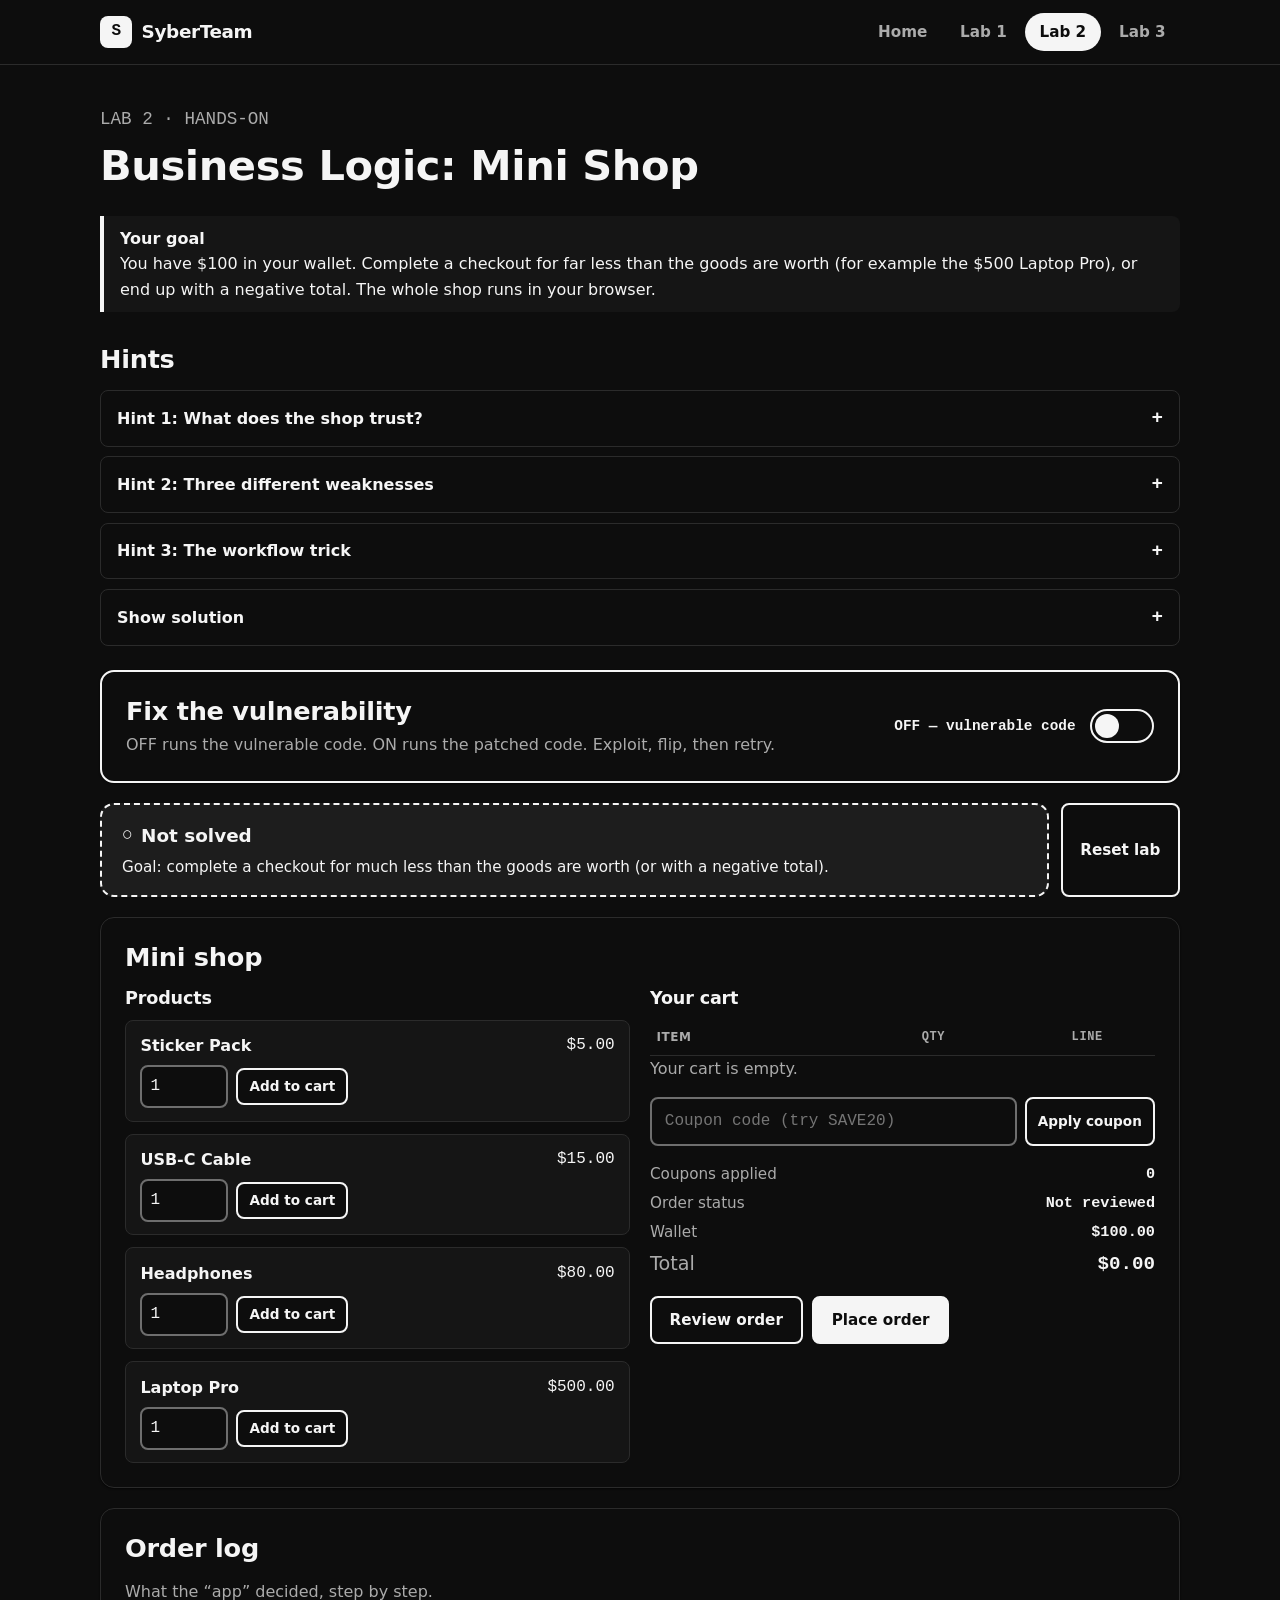
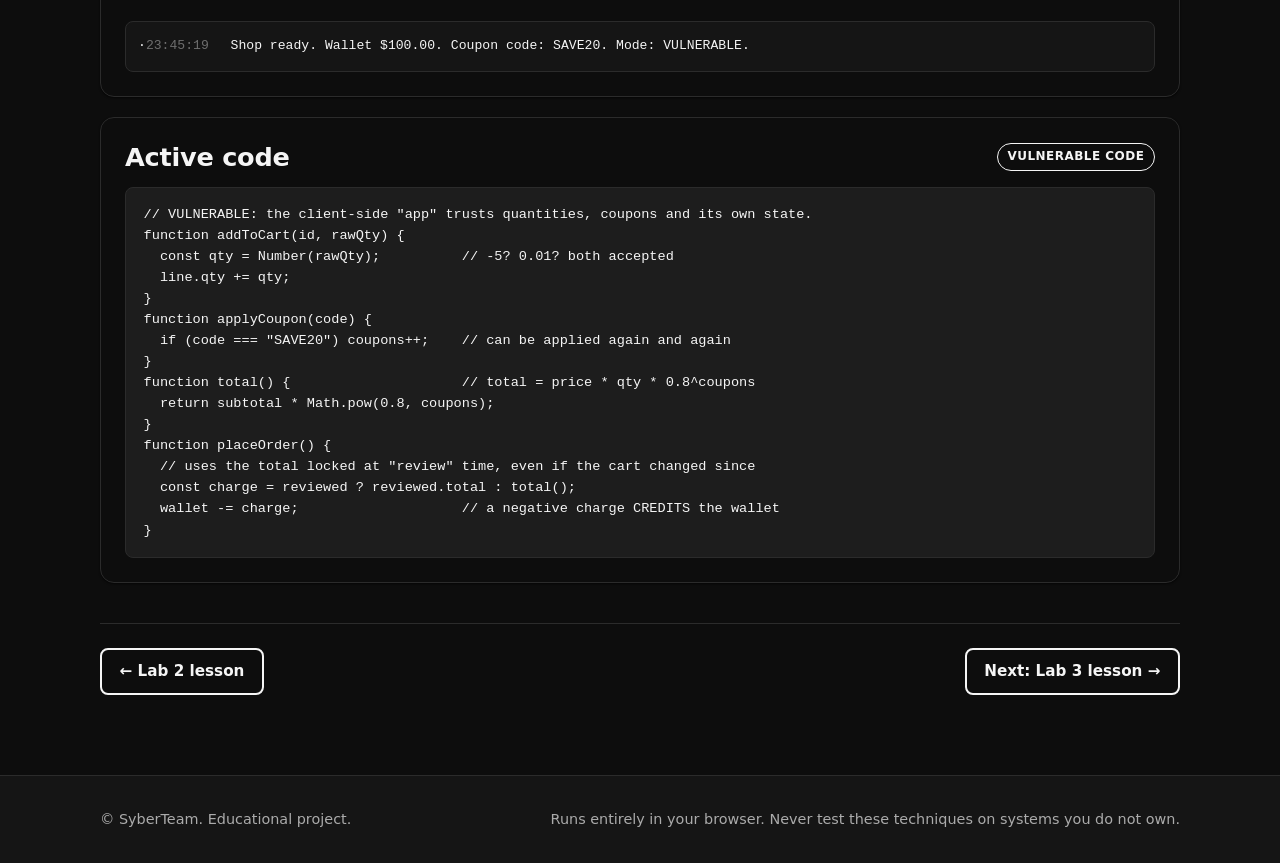
==== logic-lab.html @ c9526d96 "Done" ====
<!DOCTYPE html>
<html lang="en" dir="ltr">
<head>
  <meta charset="utf-8">
  <meta name="viewport" content="width=device-width, initial-scale=1">
  <title>Lab 2: Business Logic Flaw | SyberTeam</title>
  <meta name="description" content="Hands-on business logic lab: abuse a mini shop, then apply the fix.">
  <link rel="stylesheet" href="style.css">
  <script src="script.js" defer></script>
</head>
<body data-page="logic-lab">
  <a class="skip-link" href="#main">Skip to content</a>

  <header class="site-header">
    <div class="container nav">
      <a class="brand" href="index.html" aria-label="SyberTeam home"><span class="brand-mark" aria-hidden="true">S</span>SyberTeam</a>
      <button class="nav-toggle" type="button" aria-expanded="false" aria-controls="nav-links">Menu</button>
      <nav aria-label="Main">
        <ul id="nav-links" class="nav-links">
          <li><a href="index.html" data-nav="home">Home</a></li>
          <li><a href="redos-lesson.html" data-nav="lab1">Lab 1</a></li>
          <li><a href="logic-lesson.html" data-nav="lab2">Lab 2</a></li>
          <li><a href="proto-lesson.html" data-nav="lab3">Lab 3</a></li>
        </ul>
      </nav>
    </div>
  </header>

  <main id="main" class="container page">
    <div class="page-head">
      <p class="crumb">LAB 2 &middot; HANDS-ON</p>
      <h1>Business Logic: Mini Shop</h1>
      <div class="goal">
        <strong>Your goal</strong>
        You have $100 in your wallet. Complete a checkout for far less than the goods are worth (for example the $500 Laptop Pro), or end up with a negative total. The whole shop runs in your browser.
      </div>
    </div>

    <section aria-labelledby="hints-title">
      <h2 id="hints-title">Hints</h2>
      <details class="disclosure">
        <summary>Hint 1: What does the shop trust?</summary>
        <div class="disclosure-body"><p>Look at the order log and the Active code. The shop never questions the quantity box, the coupon button or the review step. Try values a real shopper would never enter.</p></div>
      </details>
      <details class="disclosure">
        <summary>Hint 2: Three different weaknesses</summary>
        <div class="disclosure-body"><p>There are at least three ways in: a <strong>quantity</strong> that is not a sensible positive number, a <strong>coupon</strong> that is not single-use, and a <strong>workflow</strong> where the price is locked in one step but charged in another.</p></div>
      </details>
      <details class="disclosure">
        <summary>Hint 3: The workflow trick</summary>
        <div class="disclosure-body"><p>Add something cheap, click <strong>Review order</strong>, then change the cart before you pay. Does the price follow your changes?</p></div>
      </details>
      <details class="disclosure">
        <summary>Show solution</summary>
        <div class="disclosure-body">
          <p>With the switch <strong>OFF</strong>, any one of these works:</p>
          <ol>
            <li><strong>Negative quantity.</strong> Add Laptop Pro &times; 1, then add Headphones with quantity <code>-5</code>. The total is $500 &minus; $400 = $100, exactly your wallet. Place the order. (A fractional quantity such as <code>0.01</code> also works.)</li>
            <li><strong>Coupon stacking.</strong> Add Laptop Pro &times; 1 and submit <code>SAVE20</code> ten times. The total drops to about $53.69. Place the order.</li>
            <li><strong>Stale review.</strong> Add Sticker Pack &times; 1, click <em>Review order</em> (total locked at $5.00), then add Laptop Pro &times; 1 and click <em>Place order</em>. You pay $5.00.</li>
          </ol>
          <p>Now turn the switch <strong>ON</strong> and repeat any of them: each is rejected and the order log explains which rule stopped it. You can even build the cheating cart first, then flip the switch and press <em>Place order</em>.</p>
        </div>
      </details>
    </section>

    <section class="card fix-card" aria-labelledby="fix-title" style="margin-top:1.5rem;">
      <div class="fix-row">
        <div>
          <h2 id="fix-title">Fix the vulnerability</h2>
          <p>OFF runs the vulnerable code. ON runs the patched code. Exploit, flip, then retry.</p>
        </div>
        <div class="switch-wrap">
          <span id="fix-switch-state" class="switch-state">OFF &mdash; vulnerable code</span>
          <button id="fix-switch" class="switch" type="button" role="switch" aria-checked="false" aria-labelledby="fix-title"><span class="switch-thumb"></span></button>
        </div>
      </div>
    </section>

    <div class="banner-row">
      <div id="status-banner" class="banner" data-state="unsolved" role="status" aria-live="polite">
        <strong class="banner-title">Not solved</strong>
        <span class="banner-detail"></span>
      </div>
      <button id="reset-lab" class="btn btn-outline" type="button">Reset lab</button>
    </div>

    <section class="card" aria-labelledby="shop-title">
      <h2 id="shop-title">Mini shop</h2>
      <div class="shop-grid">
        <div>
          <h3>Products</h3>
          <div id="product-list" class="products"></div>
        </div>
        <div>
          <h3>Your cart</h3>
          <table class="table">
            <thead><tr><th scope="col">Item</th><th scope="col" class="num">Qty</th><th scope="col" class="num">Line</th><th scope="col"><span class="sr-only" style="position:absolute;left:-999px;">Actions</span></th></tr></thead>
            <tbody id="cart-body"></tbody>
          </table>
          <p id="cart-empty" class="muted">Your cart is empty.</p>

          <form id="coupon-form" class="inline-form" novalidate>
            <label for="coupon-input" style="position:absolute;left:-999px;">Coupon code</label>
            <input id="coupon-input" class="input" type="text" autocomplete="off" placeholder="Coupon code (try SAVE20)">
            <button class="btn btn-outline btn-sm" type="submit">Apply coupon</button>
          </form>

          <dl class="totals">
            <dt>Coupons applied</dt><dd id="out-coupons">0</dd>
            <dt>Order status</dt><dd id="out-review">Not reviewed</dd>
            <dt>Wallet</dt><dd id="out-balance">$100.00</dd>
            <dt class="grand">Total</dt><dd id="out-total" class="grand">$0.00</dd>
          </dl>
          <div class="btn-row">
            <button id="btn-review" class="btn btn-outline" type="button">Review order</button>
            <button id="btn-place" class="btn btn-primary" type="button">Place order</button>
          </div>
        </div>
      </div>
    </section>

    <section class="card" aria-labelledby="log-title">
      <h2 id="log-title">Order log</h2>
      <p class="muted">What the &ldquo;app&rdquo; decided, step by step.</p>
      <ul id="order-log" class="log" role="log" aria-live="off" tabindex="0" aria-label="Order log"></ul>
    </section>

    <section class="card" aria-labelledby="code-title">
      <div class="panel-head">
        <h2 id="code-title">Active code</h2>
        <span id="code-mode" class="badge">Vulnerable code</span>
      </div>
<pre class="code"><code id="active-code"></code></pre>
    </section>

    <nav class="pager" aria-label="Lab navigation">
      <a class="btn btn-outline" href="logic-lesson.html">&larr; Lab 2 lesson</a>
      <a class="btn btn-outline" href="proto-lesson.html">Next: Lab 3 lesson &rarr;</a>
    </nav>
  </main>

  <footer class="site-footer">
    <div class="container">
      <span>&copy; SyberTeam. Educational project.</span>
      <span>Runs entirely in your browser. Never test these techniques on systems you do not own.</span>
    </div>
  </footer>
</body>
</html>
---- style.css ----
/* =====================================================================
   SyberTeam — shared stylesheet
   Strict monochrome DARK theme: blacks, grays and white only.
   Every colour used below is defined as a CSS variable in :root.
   Note: the raw scale is inverted for dark mode. --white is the darkest
   surface and --black is the brightest ink, so the component rules below
   work unchanged. Swap the values back to restore the light theme.
   ===================================================================== */

/* ---------- 1. Design tokens ---------- */
:root {
  color-scheme: dark;   /* dark scrollbars and form controls */

  /* Raw grays (inverted scale) */
  --white: #0d0d0d;
  --black: #f5f5f5;
  --gray-50: #151515;
  --gray-100: #1d1d1d;
  --gray-200: #2b2b2b;
  --gray-300: #3d3d3d;
  --gray-400: #6e6e6e;
  --gray-500: #8f8f8f;
  --gray-600: #ababab;
  --gray-700: #cfcfcf;
  --gray-800: #e3e3e3;

  /* Semantic roles */
  --bg: var(--white);
  --surface: var(--white);
  --surface-alt: var(--gray-50);
  --text: var(--black);
  --text-muted: var(--gray-600);
  --border: var(--gray-200);
  --border-strong: var(--gray-400);
  --code-bg: var(--gray-100);
  --focus: var(--black);
  --inverse-bg: var(--black);
  --inverse-text: var(--white);

  /* Shape, shadow, type, motion */
  --radius: 14px;
  --radius-sm: 8px;
  --shadow-sm: 0 1px 2px rgba(0, 0, 0, 0.6);
  --shadow-md: 0 8px 24px rgba(0, 0, 0, 0.7);
  --font-sans: system-ui, -apple-system, "Segoe UI", Roboto, "Helvetica Neue", Arial, sans-serif;
  --font-mono: ui-monospace, SFMono-Regular, Menlo, Consolas, "Liberation Mono", monospace;
  --transition: 160ms ease;
  --container: 1080px;
}

/* ---------- 2. Base ---------- */
*,
*::before,
*::after { box-sizing: border-box; }

html { -webkit-text-size-adjust: 100%; scroll-behavior: smooth; }

body {
  margin: 0;
  font-family: var(--font-sans);
  font-size: 1rem;
  line-height: 1.6;
  color: var(--text);
  background: var(--bg);
}

h1, h2, h3 { line-height: 1.2; margin: 0 0 0.6em; letter-spacing: -0.01em; }
h1 { font-size: clamp(1.8rem, 4vw, 2.6rem); }
h2 { font-size: clamp(1.25rem, 2.5vw, 1.6rem); }
h3 { font-size: 1.1rem; }
p { margin: 0 0 1em; }
a { color: var(--text); text-underline-offset: 3px; }
a:hover { text-decoration-thickness: 2px; }
img, svg { max-width: 100%; }

.muted { color: var(--text-muted); }
.container { width: min(100% - 2rem, var(--container)); margin-inline: auto; }
.section { padding: 3rem 0; }
.section-title { margin-bottom: 1.5rem; }

/* Focus states: always visible for keyboard users */
:focus-visible {
  outline: 3px solid var(--focus);
  outline-offset: 3px;
  border-radius: 4px;
}

.skip-link {
  position: absolute;
  left: -999px;
  top: 0.5rem;
  background: var(--inverse-bg);
  color: var(--inverse-text);
  padding: 0.5rem 1rem;
  border-radius: var(--radius-sm);
  z-index: 100;
}
.skip-link:focus { left: 0.5rem; }

/* ---------- 3. Header / navbar ---------- */
.site-header {
  position: sticky;
  top: 0;
  z-index: 50;
  background: var(--bg);
  border-bottom: 1px solid var(--border);
}
.nav {
  display: flex;
  align-items: center;
  justify-content: space-between;
  gap: 1rem;
  min-height: 64px;
}
.brand {
  display: inline-flex;
  align-items: center;
  gap: 0.6rem;
  font-weight: 800;
  font-size: 1.15rem;
  text-decoration: none;
  letter-spacing: -0.02em;
}
.brand-mark {
  display: inline-grid;
  place-items: center;
  width: 32px;
  height: 32px;
  border-radius: 8px;
  background: var(--inverse-bg);
  color: var(--inverse-text);
  font-family: var(--font-mono);
  font-size: 1rem;
}
.nav-links {
  display: flex;
  gap: 0.25rem;
  list-style: none;
  margin: 0;
  padding: 0;
}
.nav-links a {
  display: block;
  padding: 0.45rem 0.9rem;
  border-radius: 999px;
  text-decoration: none;
  color: var(--text-muted);
  font-weight: 600;
  font-size: 0.95rem;
  transition: background var(--transition), color var(--transition);
}
.nav-links a:hover { background: var(--gray-100); color: var(--text); }
.nav-links a.active { background: var(--inverse-bg); color: var(--inverse-text); }
.nav-toggle {
  display: none;
  font: inherit;
  font-weight: 600;
  background: var(--surface);
  color: var(--text);
  border: 1px solid var(--border-strong);
  border-radius: var(--radius-sm);
  padding: 0.4rem 0.8rem;
  cursor: pointer;
}

/* ---------- 4. Buttons, badges ---------- */
.btn {
  display: inline-flex;
  align-items: center;
  justify-content: center;
  gap: 0.4rem;
  font: inherit;
  font-weight: 600;
  font-size: 0.95rem;
  padding: 0.6rem 1.1rem;
  border-radius: var(--radius-sm);
  border: 2px solid var(--black);
  text-decoration: none;
  cursor: pointer;
  transition: background var(--transition), color var(--transition), transform var(--transition), box-shadow var(--transition);
}
.btn:hover { transform: translateY(-1px); box-shadow: var(--shadow-sm); }
.btn:active { transform: translateY(0); }
.btn-primary { background: var(--inverse-bg); color: var(--inverse-text); }
.btn-primary:hover { background: var(--gray-700); }
.btn-outline { background: var(--surface); color: var(--text); }
.btn-outline:hover { background: var(--gray-100); }
.btn-lg { padding: 0.85rem 1.6rem; font-size: 1.05rem; }
.btn-sm { padding: 0.35rem 0.7rem; font-size: 0.85rem; }
.btn:disabled { opacity: 0.45; cursor: not-allowed; transform: none; box-shadow: none; }

.badge {
  display: inline-block;
  font-size: 0.75rem;
  font-weight: 700;
  letter-spacing: 0.04em;
  text-transform: uppercase;
  padding: 0.2rem 0.6rem;
  border-radius: 999px;
  border: 1.5px solid var(--black);
  background: var(--surface);
  color: var(--text);
}
.badge-solid { background: var(--inverse-bg); color: var(--inverse-text); }
.badge-mid { background: var(--gray-200); }

/* ---------- 5. Cards ---------- */
.card {
  background: var(--surface);
  border: 1px solid var(--border);
  border-radius: var(--radius);
  padding: 1.5rem;
  box-shadow: var(--shadow-sm);
  transition: box-shadow var(--transition), transform var(--transition), border-color var(--transition);
}
.card + .card { margin-top: 1.25rem; }
.card-hover:hover { box-shadow: var(--shadow-md); transform: translateY(-2px); border-color: var(--border-strong); }

/* ---------- 6. Home page ---------- */
.hero {
  padding: 4.5rem 0 3.5rem;
  border-bottom: 1px solid var(--border);
  background:
    linear-gradient(var(--surface-alt), var(--bg));
}
.hero .eyebrow {
  display: inline-block;
  font-family: var(--font-mono);
  font-size: 0.85rem;
  color: var(--text-muted);
  margin-bottom: 1rem;
}
.hero h1 { font-size: clamp(2.4rem, 7vw, 4rem); margin-bottom: 0.4em; }
.hero p.lead { font-size: 1.2rem; max-width: 60ch; color: var(--text-muted); }
.hero-steps {
  display: flex;
  flex-wrap: wrap;
  gap: 0.6rem;
  list-style: none;
  padding: 0;
  margin: 1.5rem 0 2rem;
}
.hero-steps li {
  border: 1px solid var(--border-strong);
  border-radius: 999px;
  padding: 0.3rem 0.9rem;
  font-size: 0.9rem;
  font-weight: 600;
  background: var(--surface);
}
.hero-actions { display: flex; flex-wrap: wrap; gap: 0.75rem; }

.grid-3 {
  display: grid;
  gap: 1.25rem;
  grid-template-columns: repeat(auto-fit, minmax(260px, 1fr));
}
.lab-card { display: flex; flex-direction: column; gap: 0.75rem; }
.lab-card .lab-num { font-family: var(--font-mono); font-size: 0.85rem; color: var(--text-muted); }
.lab-card p { margin: 0; color: var(--text-muted); flex: 1; }
.lab-card .card-foot { display: flex; align-items: center; justify-content: space-between; gap: 0.5rem; }
.solved-tag { font-size: 0.8rem; font-weight: 700; }

.team-grid {
  display: grid;
  gap: 1.25rem;
  grid-template-columns: repeat(auto-fit, minmax(190px, 1fr));
}
.member { text-align: center; display: flex; flex-direction: column; align-items: center; gap: 0.4rem; }
.avatar {
  display: grid;
  place-items: center;
  width: 72px;
  height: 72px;
  border-radius: 50%;
  background: var(--inverse-bg);
  color: var(--inverse-text);
  font-family: var(--font-mono);
  font-weight: 700;
  font-size: 1.2rem;
  margin-bottom: 0.4rem;
}
.member h3 { margin: 0; font-size: 1.05rem; }
.member .role { margin: 0 0 0.6rem; color: var(--text-muted); font-size: 0.9rem; }

/* ---------- 7. Footer ---------- */
.site-footer {
  margin-top: 4rem;
  padding: 2rem 0;
  border-top: 1px solid var(--border);
  color: var(--text-muted);
  font-size: 0.9rem;
  background: var(--surface-alt);
}
.site-footer .container { display: flex; flex-wrap: wrap; justify-content: space-between; gap: 0.5rem; }

/* ---------- 8. Lesson + lab shared page layout ---------- */
.page { padding: 2.5rem 0 1rem; }
.crumb { font-family: var(--font-mono); font-size: 0.85rem; color: var(--text-muted); margin-bottom: 0.5rem; }
.page-head { margin-bottom: 2rem; }
.page-head p { color: var(--text-muted); max-width: 70ch; font-size: 1.1rem; }

.lesson section { margin-bottom: 2.5rem; }
.lesson ul, .lesson ol { padding-left: 1.4rem; }
.lesson li { margin-bottom: 0.4rem; }
.steps { counter-reset: step; list-style: none; padding-left: 0 !important; }
.steps li {
  counter-increment: step;
  position: relative;
  padding-left: 2.6rem;
  margin-bottom: 0.9rem;
}
.steps li::before {
  content: counter(step);
  position: absolute;
  left: 0;
  top: 0;
  width: 1.8rem;
  height: 1.8rem;
  display: grid;
  place-items: center;
  border-radius: 50%;
  background: var(--inverse-bg);
  color: var(--inverse-text);
  font-size: 0.85rem;
  font-weight: 700;
}
.callout {
  border-left: 4px solid var(--black);
  background: var(--surface-alt);
  padding: 1rem 1.2rem;
  border-radius: 0 var(--radius-sm) var(--radius-sm) 0;
  margin: 1rem 0;
}
.callout p:last-child { margin-bottom: 0; }

/* Code blocks: always LTR, monospace, scrollable */
pre.code,
.code-block {
  direction: ltr;
  text-align: left;
  margin: 0;
  padding: 1rem 1.1rem;
  background: var(--code-bg);
  border: 1px solid var(--border);
  border-radius: var(--radius-sm);
  overflow-x: auto;
  font-family: var(--font-mono);
  font-size: 0.85rem;
  line-height: 1.55;
  tab-size: 2;
}
code { font-family: var(--font-mono); font-size: 0.92em; background: var(--code-bg); padding: 0.1em 0.35em; border-radius: 4px; }
pre.code code { background: none; padding: 0; font-size: inherit; }
figure { margin: 0; }
figcaption { font-weight: 700; font-size: 0.9rem; margin-bottom: 0.5rem; display: flex; align-items: center; gap: 0.5rem; }

.compare { display: grid; gap: 1rem; grid-template-columns: repeat(auto-fit, minmax(300px, 1fr)); margin: 1rem 0; }
.compare figure { min-width: 0; }
.compare .bad pre.code { border: 2px dashed var(--gray-500); }
.compare .good pre.code { border: 2px solid var(--black); }

.cta { text-align: center; background: var(--surface-alt); padding: 2rem 1.5rem; }
.cta h2 { margin-bottom: 0.4em; }
.cta p { color: var(--text-muted); }

.pager {
  display: flex;
  justify-content: space-between;
  gap: 1rem;
  flex-wrap: wrap;
  margin: 2.5rem 0 0;
  padding-top: 1.5rem;
  border-top: 1px solid var(--border);
}

/* ---------- 9. Lab-specific components ---------- */
.goal { border-left: 4px solid var(--black); padding: 0.6rem 1rem; background: var(--surface-alt); border-radius: 0 var(--radius-sm) var(--radius-sm) 0; }
.goal strong { display: block; }

/* Collapsibles (native <details>, animated subtly) */
.disclosure {
  border: 1px solid var(--border);
  border-radius: var(--radius-sm);
  background: var(--surface);
  margin-bottom: 0.6rem;
  transition: border-color var(--transition), box-shadow var(--transition);
}
.disclosure:hover { border-color: var(--border-strong); }
.disclosure[open] { box-shadow: var(--shadow-sm); border-color: var(--border-strong); }
.disclosure summary {
  cursor: pointer;
  padding: 0.75rem 1rem;
  font-weight: 700;
  list-style: none;
  display: flex;
  align-items: center;
  justify-content: space-between;
}
.disclosure summary::-webkit-details-marker { display: none; }
.disclosure summary::after { content: "+"; font-family: var(--font-mono); font-size: 1.2rem; transition: transform var(--transition); }
.disclosure[open] summary::after { content: "\2212"; }
.disclosure .disclosure-body { padding: 0 1rem 1rem; animation: fade-in 200ms ease; }
.disclosure .disclosure-body > :last-child { margin-bottom: 0; }
@keyframes fade-in { from { opacity: 0; transform: translateY(-4px); } to { opacity: 1; transform: none; } }

/* "Fix the vulnerability" switch */
.fix-card { border: 2px solid var(--black); }
.fix-row { display: flex; align-items: center; justify-content: space-between; gap: 1.25rem; flex-wrap: wrap; }
.fix-row h2 { margin-bottom: 0.2em; }
.fix-row p { margin: 0; color: var(--text-muted); }
.switch-wrap { display: flex; align-items: center; gap: 0.9rem; }
.switch-state { font-family: var(--font-mono); font-weight: 700; font-size: 0.9rem; }
.switch {
  position: relative;
  flex: none;
  width: 64px;
  height: 34px;
  padding: 0;
  border-radius: 999px;
  border: 2px solid var(--black);
  background: var(--surface);
  cursor: pointer;
  transition: background var(--transition);
}
.switch-thumb {
  position: absolute;
  top: 3px;
  left: 3px;
  width: 24px;
  height: 24px;
  border-radius: 50%;
  background: var(--inverse-bg);
  transition: transform var(--transition), background var(--transition);
}
.switch[aria-checked="true"] { background: var(--inverse-bg); }
.switch[aria-checked="true"] .switch-thumb { transform: translateX(30px); background: var(--surface); }

/* Status banner: three clearly different monochrome states */
.banner-row { display: flex; gap: 0.75rem; align-items: stretch; flex-wrap: wrap; margin: 1.25rem 0; }
.banner {
  flex: 1 1 320px;
  display: flex;
  flex-direction: column;
  gap: 0.25rem;
  padding: 1rem 1.25rem;
  border-radius: var(--radius);
  border: 2px solid var(--black);
  transition: background var(--transition), color var(--transition);
}
.banner-title { font-size: 1.15rem; display: flex; align-items: center; gap: 0.5rem; }
.banner-title::before { font-family: var(--font-mono); }
.banner-detail { font-size: 0.95rem; }
.banner[data-state="unsolved"] { background: var(--gray-100); border-style: dashed; color: var(--text); }
.banner[data-state="unsolved"] .banner-title::before { content: "\25CB"; }
.banner[data-state="solved"] { background: var(--inverse-bg); color: var(--inverse-text); }
.banner[data-state="solved"] .banner-title::before { content: "\2713"; }
.banner[data-state="blocked"] {
  background: repeating-linear-gradient(135deg, var(--surface), var(--surface) 10px, var(--gray-100) 10px, var(--gray-100) 20px);
  color: var(--text);
  border-width: 3px;
}
.banner[data-state="blocked"] .banner-title::before { content: "\2715"; }

/* Forms */
.field { display: flex; flex-direction: column; gap: 0.35rem; margin-bottom: 1rem; }
.field label { font-weight: 700; font-size: 0.9rem; }
.input,
textarea.input,
select.input {
  font: inherit;
  font-family: var(--font-mono);
  width: 100%;
  padding: 0.6rem 0.8rem;
  border: 2px solid var(--border-strong);
  border-radius: var(--radius-sm);
  background: var(--surface);
  color: var(--text);
  transition: border-color var(--transition);
}
.input:hover { border-color: var(--gray-600); }
.input:focus-visible { border-color: var(--black); outline-offset: 2px; }
textarea.input { resize: vertical; min-height: 5.5rem; direction: ltr; text-align: left; }
.btn-row { display: flex; flex-wrap: wrap; gap: 0.6rem; margin-top: 0.5rem; }

.readouts {
  display: grid;
  gap: 0.75rem;
  grid-template-columns: repeat(auto-fit, minmax(150px, 1fr));
  margin: 1.25rem 0 0;
}
.readout { border: 1px solid var(--border); border-radius: var(--radius-sm); padding: 0.7rem 0.9rem; background: var(--surface-alt); min-width: 0; }
.readout dt { font-size: 0.75rem; text-transform: uppercase; letter-spacing: 0.05em; color: var(--text-muted); font-weight: 700; }
.readout dd { margin: 0.15rem 0 0; font-family: var(--font-mono); font-weight: 700; overflow-wrap: anywhere; }

.panel-head { display: flex; align-items: center; justify-content: space-between; gap: 0.75rem; margin-bottom: 0.9rem; flex-wrap: wrap; }
.panel-head h2 { margin: 0; }

/* Shop (Lab 2) */
.shop-grid { display: grid; gap: 1.25rem; grid-template-columns: minmax(0, 1fr) minmax(0, 1fr); }
.products { display: grid; gap: 0.75rem; }
.product {
  display: grid;
  grid-template-columns: 1fr auto;
  gap: 0.4rem 0.75rem;
  align-items: center;
  padding: 0.8rem 0.9rem;
  border: 1px solid var(--border);
  border-radius: var(--radius-sm);
  background: var(--surface-alt);
}
.product .p-name { font-weight: 700; }
.product .p-price { font-family: var(--font-mono); }
.product .p-controls { grid-column: 1 / -1; display: flex; gap: 0.5rem; align-items: center; }
.product .qty { width: 5.5rem; padding: 0.4rem 0.5rem; }
table.table { width: 100%; border-collapse: collapse; font-size: 0.92rem; }
.table th, .table td { text-align: left; padding: 0.5rem 0.4rem; border-bottom: 1px solid var(--border); }
.table th { font-size: 0.75rem; text-transform: uppercase; letter-spacing: 0.05em; color: var(--text-muted); }
.table td.num, .table th.num { text-align: right; font-family: var(--font-mono); }
.totals { display: grid; grid-template-columns: 1fr auto; gap: 0.3rem 1rem; margin: 1rem 0; font-size: 0.95rem; }
.totals dt { color: var(--text-muted); }
.totals dd { margin: 0; text-align: right; font-family: var(--font-mono); font-weight: 700; }
.totals .grand { font-size: 1.2rem; }
.inline-form { display: flex; gap: 0.5rem; flex-wrap: wrap; margin-bottom: 0.5rem; }
.inline-form .input { flex: 1 1 140px; width: auto; }

.log {
  direction: ltr;
  text-align: left;
  margin: 0;
  padding: 0.75rem;
  list-style: none;
  max-height: 260px;
  overflow-y: auto;
  background: var(--gray-50);
  color: var(--text);
  border: 1px solid var(--border);
  border-radius: var(--radius-sm);
  font-family: var(--font-mono);
  font-size: 0.82rem;
  line-height: 1.5;
}
.log li { padding: 0.15rem 0; border-bottom: 1px solid var(--border); overflow-wrap: anywhere; }
.log li:last-child { border-bottom: 0; }
.log .tag { display: inline-block; min-width: 4.8rem; color: var(--gray-400); }
.log .ok::before { content: "\2713 "; }
.log .deny::before { content: "\2715 "; }
.log .info::before { content: "\00B7 "; }
.log .deny { font-weight: 700; }

/* Prototype pollution (Lab 3) */
.proto-grid { display: grid; gap: 1.25rem; grid-template-columns: repeat(auto-fit, minmax(300px, 1fr)); margin-top: 1.25rem; }
.proto-grid > div { min-width: 0; }
.proto-grid h3 { font-size: 0.95rem; margin-bottom: 0.4rem; }
.admin-panel {
  margin-top: 1.25rem;
  padding: 1.25rem;
  border-radius: var(--radius);
  background: var(--inverse-bg);
  color: var(--inverse-text);
  animation: fade-in 250ms ease;
}
.admin-panel[hidden] { display: none; }
.admin-panel code { background: var(--gray-800); color: var(--inverse-text); }
.locked-panel { margin-top: 1.25rem; padding: 1rem 1.25rem; border: 2px dashed var(--border-strong); border-radius: var(--radius); color: var(--text-muted); }
.locked-panel[hidden] { display: none; }

/* ---------- 10. Responsive ---------- */
@media (max-width: 860px) {
  .shop-grid { grid-template-columns: minmax(0, 1fr); }
}

@media (max-width: 720px) {
  .nav { flex-wrap: wrap; padding: 0.5rem 0; }
  .nav-toggle { display: inline-block; }
  .site-header nav { flex-basis: 100%; }
  .nav-links { display: none; flex-direction: column; padding-bottom: 0.75rem; }
  .nav-links.open { display: flex; }
  .nav-links a { border-radius: var(--radius-sm); }
  .hero { padding: 3rem 0 2.5rem; }
  .section { padding: 2.25rem 0; }
  .card { padding: 1.15rem; }
  .fix-row { flex-direction: column; align-items: flex-start; }
  .pager .btn { flex: 1 1 100%; }
}

/* ---------- 11. Reduced motion ---------- */
@media (prefers-reduced-motion: reduce) {
  *, *::before, *::after {
    animation-duration: 0.01ms !important;
    transition-duration: 0.01ms !important;
    scroll-behavior: auto !important;
  }
}
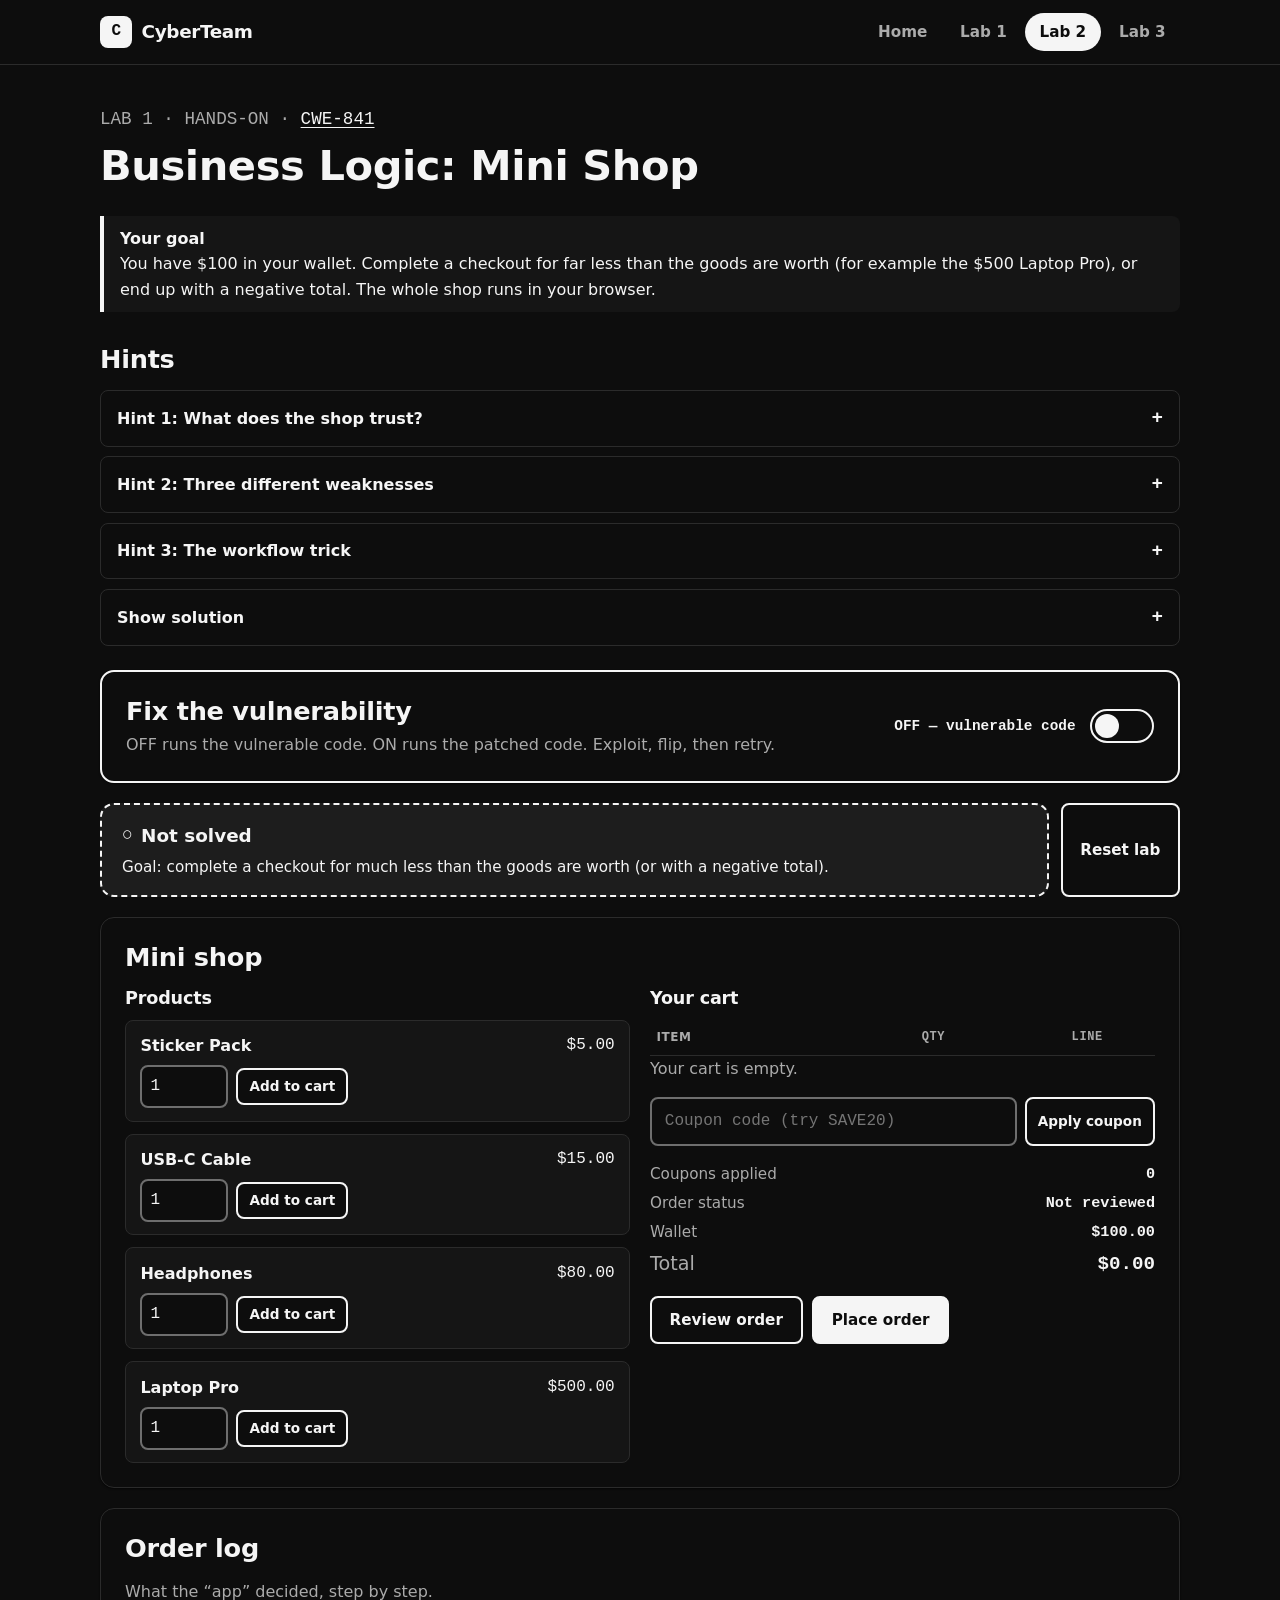
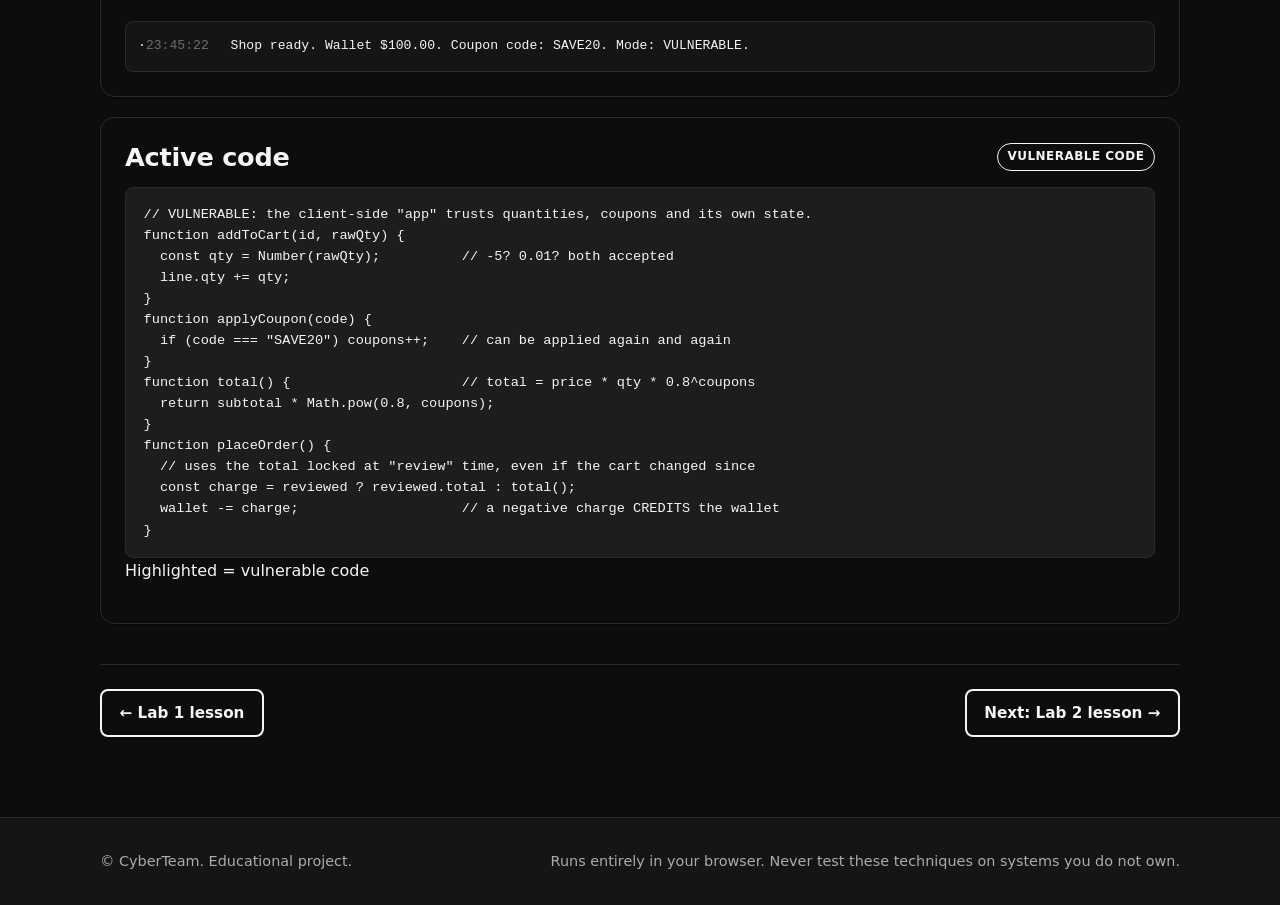
==== commit 987d9289: "Update logic-lab.html" ====
--- a/logic-lab.html
+++ b/logic-lab.html
@@ -3,8 +3,8 @@
 <head>
   <meta charset="utf-8">
   <meta name="viewport" content="width=device-width, initial-scale=1">
-  <title>Lab 2: Business Logic Flaw | SyberTeam</title>
-  <meta name="description" content="Hands-on business logic lab: abuse a mini shop, then apply the fix.">
+  <title>Lab 1: Business Logic Flaw (CWE-841) | CyberTeam</title>
+  <meta name="description" content="Hands-on business logic lab (CWE-841): abuse a mini shop, then apply the fix.">
   <link rel="stylesheet" href="style.css">
   <script src="script.js" defer></script>
 </head>
@@ -13,13 +13,13 @@
 
   <header class="site-header">
     <div class="container nav">
-      <a class="brand" href="index.html" aria-label="SyberTeam home"><span class="brand-mark" aria-hidden="true">S</span>SyberTeam</a>
+      <a class="brand" href="index.html" aria-label="CyberTeam home"><span class="brand-mark" aria-hidden="true">C</span>CyberTeam</a>
       <button class="nav-toggle" type="button" aria-expanded="false" aria-controls="nav-links">Menu</button>
       <nav aria-label="Main">
         <ul id="nav-links" class="nav-links">
           <li><a href="index.html" data-nav="home">Home</a></li>
-          <li><a href="redos-lesson.html" data-nav="lab1">Lab 1</a></li>
-          <li><a href="logic-lesson.html" data-nav="lab2">Lab 2</a></li>
+          <li><a href="logic-lesson.html" data-nav="lab1">Lab 1</a></li>
+          <li><a href="redos-lesson.html" data-nav="lab2">Lab 2</a></li>
           <li><a href="proto-lesson.html" data-nav="lab3">Lab 3</a></li>
         </ul>
       </nav>
@@ -28,7 +28,7 @@
 
   <main id="main" class="container page">
     <div class="page-head">
-      <p class="crumb">LAB 2 &middot; HANDS-ON</p>
+      <p class="crumb">LAB 1 &middot; HANDS-ON &middot; <a href="https://cwe.mitre.org/data/definitions/841.html" target="_blank" rel="noopener noreferrer">CWE-841</a></p>
       <h1>Business Logic: Mini Shop</h1>
       <div class="goal">
         <strong>Your goal</strong>
@@ -132,17 +132,18 @@
         <span id="code-mode" class="badge">Vulnerable code</span>
       </div>
 <pre class="code"><code id="active-code"></code></pre>
+      <p id="code-legend" class="code-legend" data-mode="vuln">Highlighted = vulnerable code</p>
     </section>
 
     <nav class="pager" aria-label="Lab navigation">
-      <a class="btn btn-outline" href="logic-lesson.html">&larr; Lab 2 lesson</a>
-      <a class="btn btn-outline" href="proto-lesson.html">Next: Lab 3 lesson &rarr;</a>
+      <a class="btn btn-outline" href="logic-lesson.html">&larr; Lab 1 lesson</a>
+      <a class="btn btn-outline" href="redos-lesson.html">Next: Lab 2 lesson &rarr;</a>
     </nav>
   </main>
 
   <footer class="site-footer">
     <div class="container">
-      <span>&copy; SyberTeam. Educational project.</span>
+      <span>&copy; CyberTeam. Educational project.</span>
       <span>Runs entirely in your browser. Never test these techniques on systems you do not own.</span>
     </div>
   </footer>
